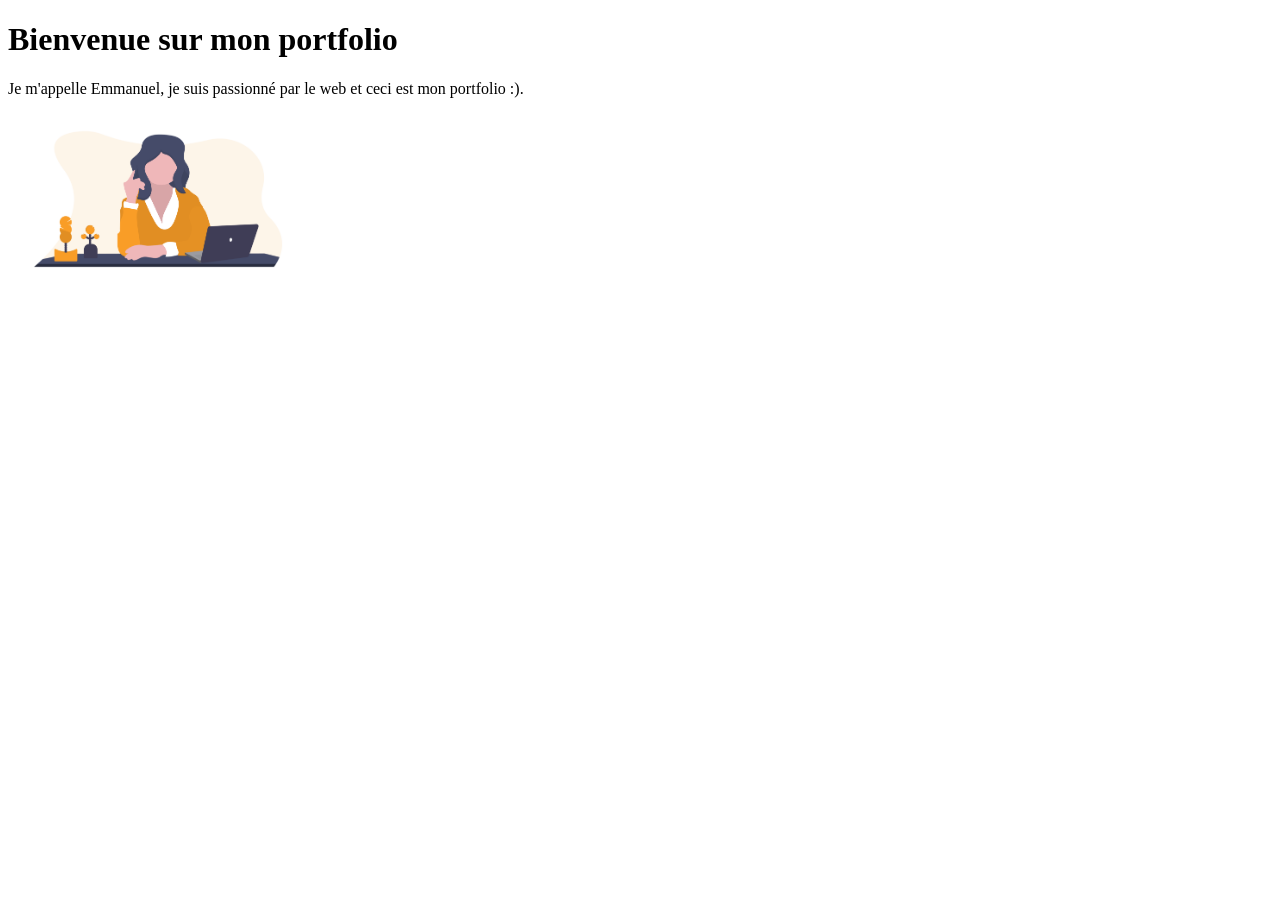
==== index.html @ c6d2fa3f "Initial commit" ====
<!DOCTYPE html>
<html lang="en">
<head>
    <meta charset="UTF-8">
    <meta name="viewport" content="width=device-width, initial-scale=1.0">
    <title>Mon portfolio</title>
</head>
<body>
    <h1>Bienvenue sur mon portfolio</h1>
    <p>Je m'appelle Emmanuel, je suis passionné par le web
         et ceci est mon portfolio :).
    </p>
    <img src="images/features.png" alt="image test" width="300">
</body>
</html>
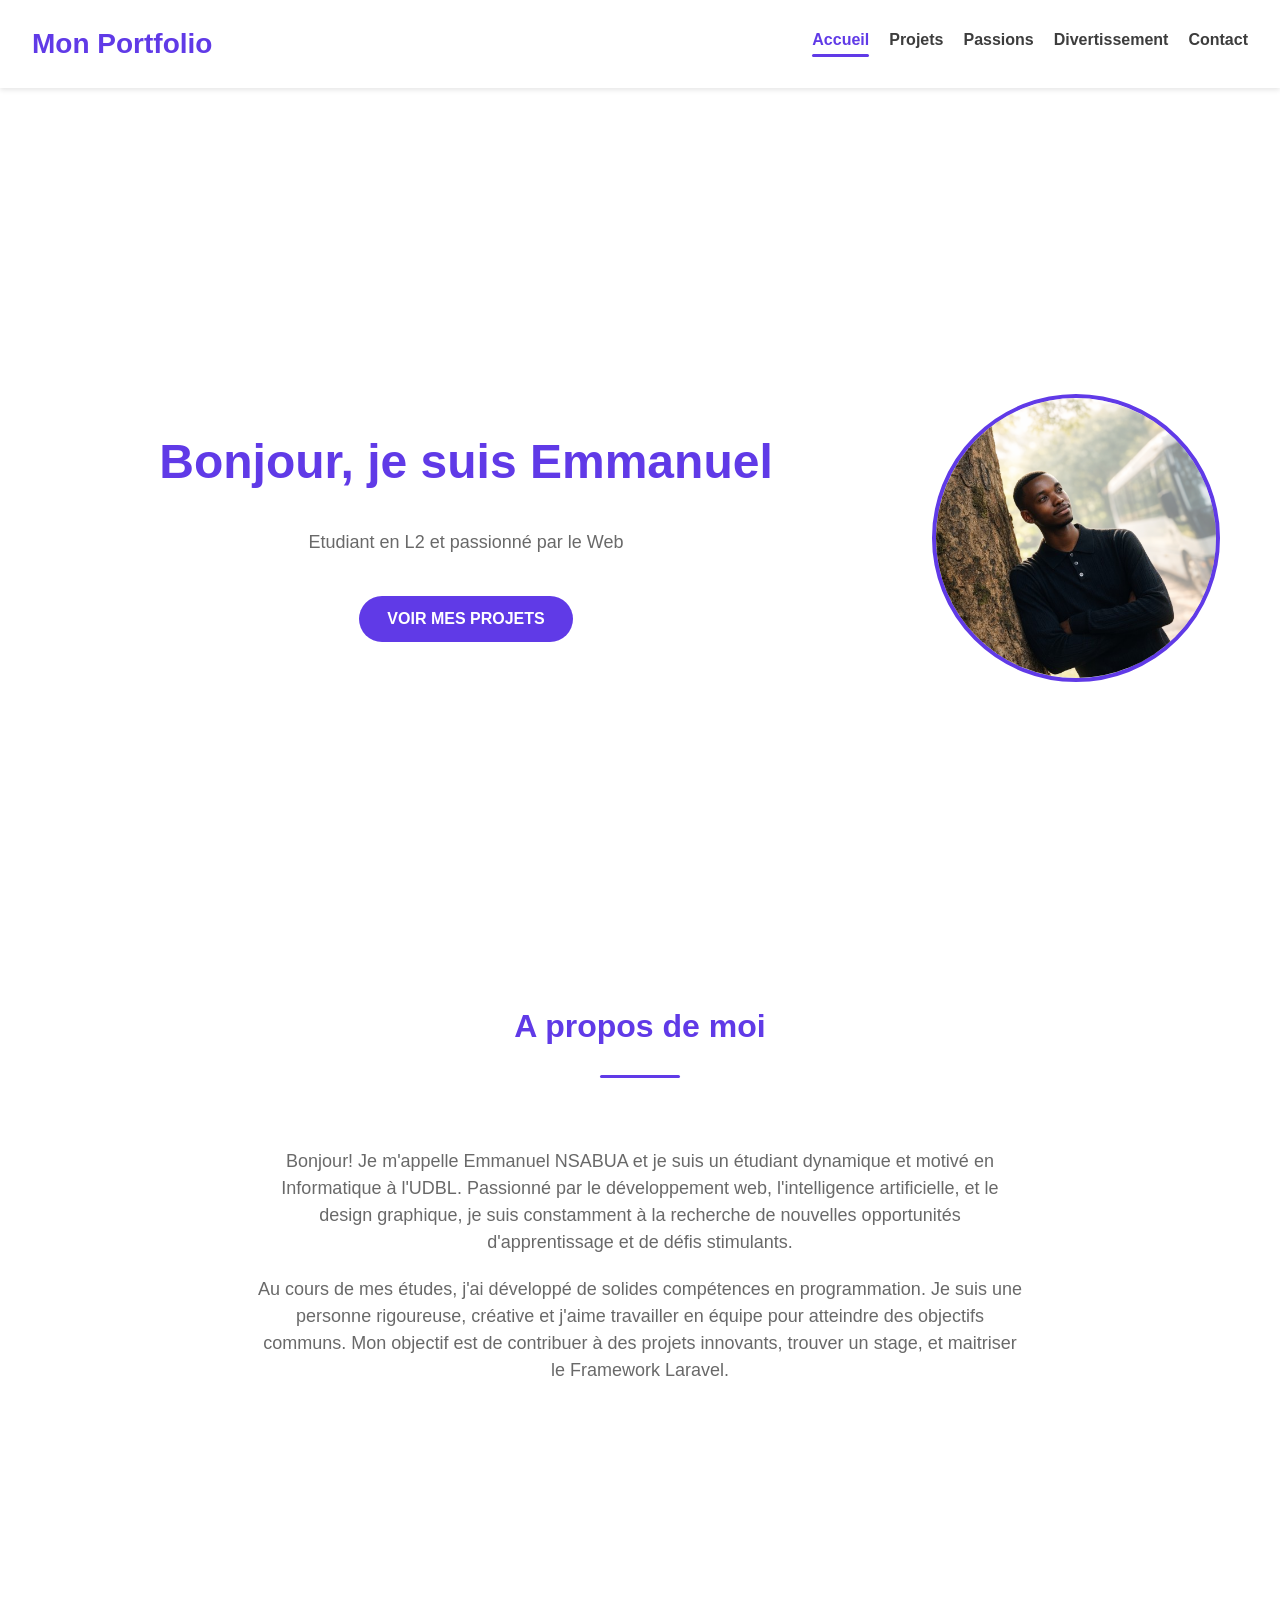
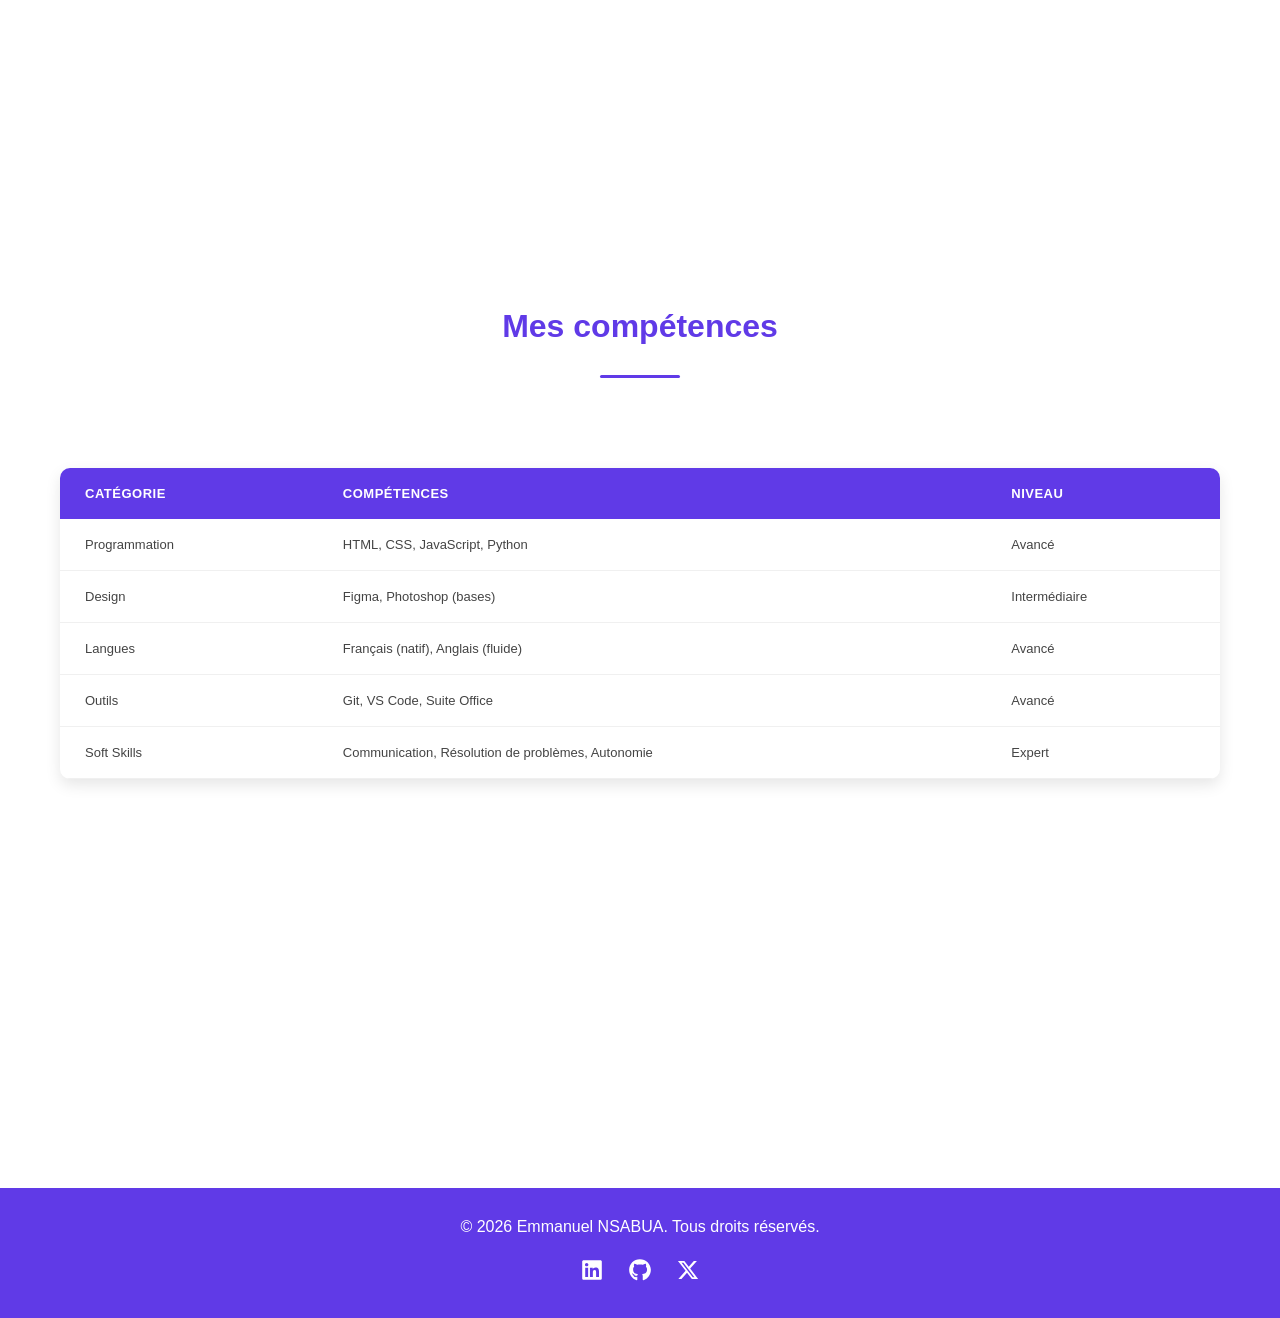
==== commit a2d169f2: "Finalisation du projet du cours de programmation Web" ====
--- a/index.html
+++ b/index.html
@@ -4,12 +4,104 @@
     <meta charset="UTF-8">
     <meta name="viewport" content="width=device-width, initial-scale=1.0">
     <title>Mon portfolio</title>
+    <link rel="stylesheet" href="style.css">
 </head>
-<body>
-    <h1>Bienvenue sur mon portfolio</h1>
-    <p>Je m'appelle Emmanuel, je suis passionné par le web
-         et ceci est mon portfolio :).
-    </p>
-    <img src="images/features.png" alt="image test" width="300">
+<body class="">
+    <header class="navbar">
+        <h2 class="text-purple-600 capitalize"><a href="index.html">Mon portfolio</a></h2>
+        <nav class="nav-links">
+            <ul>
+                <li><a href="index.html" class="active">Accueil</a></li>
+                <li><a href="projects.html">Projets</a></li>
+                <li><a href="passions.html">Passions</a></li>
+                <li><a href="divertissement.html">Divertissement</a></li>
+                <li><a href="contact.html">Contact</a></li>
+            </ul>
+        </nav>
+    </header>
+    <main>
+        <!-- Section Accueil -->
+        <section class="container hero">
+            <div class="col-left">
+                <h1>Bonjour, je suis Emmanuel</h1>
+                <p>Etudiant en L2 et passionné par le Web</p>
+                <button class="btn">Voir mes projets</button>
+            </div>
+            <div class="col-right">
+                <img src="images/profile.png" alt="Image de profil">
+            </div>
+        </section>
+        <section class="container about">
+            <h2 class="title">A propos de moi</h2>
+            <div>
+                <p>Bonjour! Je m'appelle Emmanuel NSABUA et je suis un étudiant dynamique
+                    et motivé en Informatique à l'UDBL. Passionné par le développement web, 
+                    l'intelligence artificielle, et le design graphique, je suis constamment 
+                    à la recherche de nouvelles opportunités d'apprentissage et de défis stimulants.
+                </p>
+                <p>
+                    Au cours de mes études, j'ai développé de solides compétences en programmation. 
+                    Je suis une personne rigoureuse, créative et j'aime travailler en équipe pour atteindre 
+                    des objectifs communs. Mon objectif est de contribuer à des projets innovants, trouver 
+                    un stage, et maitriser le Framework Laravel.
+                </p>
+            </div>
+        </section>
+        <section class="container skills">
+            <h2 class="title">Mes compétences</h2>
+            <div>
+                <table>
+                    <thead>
+                        <tr>
+                            <th>Catégorie</th>
+                            <th>Compétences</th>
+                            <th>Niveau</th>
+                        </tr>
+                    </thead>
+                    <tbody>
+                        <tr>
+                            <td>Programmation</td>
+                            <td>HTML, CSS, JavaScript, Python</td>
+                            <td>Avancé</td>
+                        </tr>
+                        <tr>
+                            <td>Design</td>
+                            <td>Figma, Photoshop (bases)</td>
+                            <td>Intermédiaire</td>
+                        </tr>
+                        <tr>
+                            <td>Langues</td>
+                            <td>Français (natif), Anglais (fluide)</td>
+                            <td>Avancé</td>
+                        </tr>
+                        <tr>
+                            <td>Outils</td>
+                            <td>Git, VS Code, Suite Office</td>
+                            <td>Avancé</td>
+                        </tr>
+                        <tr>
+                            <td>Soft Skills</td>
+                            <td>Communication, Résolution de problèmes, Autonomie</td>
+                            <td>Expert</td>
+                        </tr>
+                    </tbody>
+                </table>
+            </div>
+        </section>
+    </main>
+    <footer>
+        <p>&copy; 2026 Emmanuel NSABUA. Tous droits réservés.</p>
+        <div>
+            <a href="#" style="color: #fff">
+                <svg xmlns="http://www.w3.org/2000/svg" viewBox="0 0 640 640" width="28" fill="currentColor"><!--!Font Awesome Free v7.2.0 by @fontawesome - https://fontawesome.com License - https://fontawesome.com/license/free Copyright 2026 Fonticons, Inc.--><path d="M512 96L127.9 96C110.3 96 96 110.5 96 128.3L96 511.7C96 529.5 110.3 544 127.9 544L512 544C529.6 544 544 529.5 544 511.7L544 128.3C544 110.5 529.6 96 512 96zM231.4 480L165 480L165 266.2L231.5 266.2L231.5 480L231.4 480zM198.2 160C219.5 160 236.7 177.2 236.7 198.5C236.7 219.8 219.5 237 198.2 237C176.9 237 159.7 219.8 159.7 198.5C159.7 177.2 176.9 160 198.2 160zM480.3 480L413.9 480L413.9 376C413.9 351.2 413.4 319.3 379.4 319.3C344.8 319.3 339.5 346.3 339.5 374.2L339.5 480L273.1 480L273.1 266.2L336.8 266.2L336.8 295.4L337.7 295.4C346.6 278.6 368.3 260.9 400.6 260.9C467.8 260.9 480.3 305.2 480.3 362.8L480.3 480z"/></svg>
+            </a>
+            <a href="#" style="color: #fff">
+                <svg xmlns="http://www.w3.org/2000/svg" viewBox="0 0 640 640" width="28" fill="currentColor"><!--!Font Awesome Free v7.2.0 by @fontawesome - https://fontawesome.com License - https://fontawesome.com/license/free Copyright 2026 Fonticons, Inc.--><path d="M237.9 461.4C237.9 463.4 235.6 465 232.7 465C229.4 465.3 227.1 463.7 227.1 461.4C227.1 459.4 229.4 457.8 232.3 457.8C235.3 457.5 237.9 459.1 237.9 461.4zM206.8 456.9C206.1 458.9 208.1 461.2 211.1 461.8C213.7 462.8 216.7 461.8 217.3 459.8C217.9 457.8 216 455.5 213 454.6C210.4 453.9 207.5 454.9 206.8 456.9zM251 455.2C248.1 455.9 246.1 457.8 246.4 460.1C246.7 462.1 249.3 463.4 252.3 462.7C255.2 462 257.2 460.1 256.9 458.1C256.6 456.2 253.9 454.9 251 455.2zM316.8 72C178.1 72 72 177.3 72 316C72 426.9 141.8 521.8 241.5 555.2C254.3 557.5 258.8 549.6 258.8 543.1C258.8 536.9 258.5 502.7 258.5 481.7C258.5 481.7 188.5 496.7 173.8 451.9C173.8 451.9 162.4 422.8 146 415.3C146 415.3 123.1 399.6 147.6 399.9C147.6 399.9 172.5 401.9 186.2 425.7C208.1 464.3 244.8 453.2 259.1 446.6C261.4 430.6 267.9 419.5 275.1 412.9C219.2 406.7 162.8 398.6 162.8 302.4C162.8 274.9 170.4 261.1 186.4 243.5C183.8 237 175.3 210.2 189 175.6C209.9 169.1 258 202.6 258 202.6C278 197 299.5 194.1 320.8 194.1C342.1 194.1 363.6 197 383.6 202.6C383.6 202.6 431.7 169 452.6 175.6C466.3 210.3 457.8 237 455.2 243.5C471.2 261.2 481 275 481 302.4C481 398.9 422.1 406.6 366.2 412.9C375.4 420.8 383.2 435.8 383.2 459.3C383.2 493 382.9 534.7 382.9 542.9C382.9 549.4 387.5 557.3 400.2 555C500.2 521.8 568 426.9 568 316C568 177.3 455.5 72 316.8 72zM169.2 416.9C167.9 417.9 168.2 420.2 169.9 422.1C171.5 423.7 173.8 424.4 175.1 423.1C176.4 422.1 176.1 419.8 174.4 417.9C172.8 416.3 170.5 415.6 169.2 416.9zM158.4 408.8C157.7 410.1 158.7 411.7 160.7 412.7C162.3 413.7 164.3 413.4 165 412C165.7 410.7 164.7 409.1 162.7 408.1C160.7 407.5 159.1 407.8 158.4 408.8zM190.8 444.4C189.2 445.7 189.8 448.7 192.1 450.6C194.4 452.9 197.3 453.2 198.6 451.6C199.9 450.3 199.3 447.3 197.3 445.4C195.1 443.1 192.1 442.8 190.8 444.4zM179.4 429.7C177.8 430.7 177.8 433.3 179.4 435.6C181 437.9 183.7 438.9 185 437.9C186.6 436.6 186.6 434 185 431.7C183.6 429.4 181 428.4 179.4 429.7z"/></svg>
+            </a>
+            <a href="#" style="color: #fff">
+                <svg xmlns="http://www.w3.org/2000/svg" viewBox="0 0 640 640" width="28" fill="currentColor"><!--!Font Awesome Free v7.2.0 by @fontawesome - https://fontawesome.com License - https://fontawesome.com/license/free Copyright 2026 Fonticons, Inc.--><path d="M453.2 112L523.8 112L369.6 288.2L551 528L409 528L297.7 382.6L170.5 528L99.8 528L264.7 339.5L90.8 112L236.4 112L336.9 244.9L453.2 112zM428.4 485.8L467.5 485.8L215.1 152L173.1 152L428.4 485.8z"/></svg>
+            </a>
+        </div>
+    </footer>
 </body>
 </html>
--- a/style.css
+++ b/style.css
@@ -0,0 +1,241 @@
+* {
+    margin: 0;
+    padding: 0;
+    box-sizing: border-box;
+    transition: all 0.3s ease;
+}
+
+body {
+    font-family: 'Arial', sans-serif;
+    background-color: #f4f4f4;
+    color: #333;
+}
+
+a {
+    text-decoration: none;
+}
+
+.navbar {
+    color: #603ae7;
+    padding: 28px 32px;
+    display: flex;
+    justify-content: space-between;
+    align-items: center;
+    background-color: #fff;
+    box-shadow: 0 2px 5px rgba(0, 0, 0, 0.1);
+    position: relative;
+    z-index: 1;
+}
+
+.navbar h2 a {
+    text-decoration: none;
+    color: #603ae7;
+    text-transform: capitalize;
+    font-size: 28px;
+    font-weight: bold;
+}
+
+.nav-links ul {
+    list-style: none;
+    display: flex;
+    gap: 20px;
+}
+
+.nav-links ul li a {
+    text-decoration: none;
+    font-weight: bold;
+    color: #3d3d3d;
+}
+
+.nav-links ul li .active {
+    color: #603ae7;
+}
+
+
+.nav-links ul li a::after {
+    content: "";
+    display: block;
+    width: 0;
+    height: 3px;
+    margin-top: 5px;
+    border-radius: 2px;
+    background-color: #603ae7;
+    transition: width 0.3s ease;
+    margin-left: auto;
+    margin-right: auto;
+}
+
+.nav-links ul li .active::after {
+    width: 100%;
+}
+
+.nav-links ul li a:hover {
+    color: #603ae7
+}
+
+.nav-links ul li a:hover::after {
+    width: 100%;
+}
+
+main {
+    background-color: #fff;
+}
+
+.container {
+    width: 1200px;
+    height: 100vh;
+    margin: 0 auto;
+    padding: 20px;
+}
+
+.hero {
+    display: flex;
+    justify-content: space-between;
+    align-items: center;
+    gap: 60px;
+}
+
+.hero .col-left {
+    flex: 1;
+    display: flex;
+    flex-direction: column;
+    justify-content: center;
+    align-items: center;
+    gap: 40px;
+}
+
+.hero .col-left h1 {
+    font-size: 48px;
+    font-weight: bold;
+    color: #603ae7;
+}
+
+.hero .col-left p {
+    font-size: 18px;
+    color: #696969;
+    line-height: 1.5;
+}
+
+.hero .col-left .btn {
+    background-color: #603ae7;
+    font-size: 16px;
+    font-weight: bold;
+    text-transform: uppercase;
+    color: #fff;
+    border: none;
+    padding: 14px 28px;
+    border-radius: 50px;
+    cursor: pointer;
+    transition: background-color 0.3s ease;
+}
+
+.hero .col-left .btn:hover {
+    background-color: #4d28b2;
+}
+
+.hero .col-right {
+    width: 18rem;
+    height: 18rem;
+    border-radius: 100%;
+    overflow: hidden;
+    border: 4px solid #603ae7;
+}
+
+.hero .col-right img {
+    width: 100%;
+    height: 100%;
+    object-fit: cover;
+}
+
+.about {
+    text-align: center;
+    display: flex;
+    flex-direction: column;
+    gap: 40px;
+}
+
+.about div {
+    display: flex;
+    flex-direction: column;
+    gap: 20px;
+    padding: 0 194px 0 194px;
+}
+
+.about div p {
+    font-size: 18px;
+    color: #696969;
+    line-height: 1.5;
+}
+
+.title {
+    font-size: 32px;
+    font-weight: bold;
+    color: #603ae7;
+}
+
+.title::after {
+    content: "";
+    display: block;
+    width: 80px;
+    height: 3px;
+    margin: 30px auto;
+    border-radius: 2px;
+    background-color: #603ae7;
+}
+
+.skills {
+    text-align: center;
+    display: flex;
+    flex-direction: column;
+    gap: 40px;
+}
+
+.skills table {
+    width: 100%;
+    border-collapse: separate;
+    border-spacing: 0;
+    border-radius: 10px;
+    overflow: hidden;
+    margin: 20px auto;
+    box-shadow: 0 6px 15px rgba(0, 0, 0, 0.1);
+    background-color: #fff;
+    margin-top: 20px;
+}
+
+.skills thead th {
+    background-color: #603ae7;
+    color: #fff;
+    text-transform: uppercase;
+    font-size: 13px;
+    letter-spacing: 0.5px;
+    padding: 18px 25px;
+    text-align: left;
+}
+
+.skills tbody td {
+    padding: 18px 25px;
+    border-bottom: 1px solid #f0f0f0;
+    text-align: left;
+    font-size: 13px;
+    color: #444;
+}
+
+footer {
+    background-color: #603ae7;
+    color: #fff;
+    text-align: center;
+    padding: 30px 0px;
+    display: flex;
+    flex-direction: column;
+    gap: 20px;
+}
+
+footer div {
+    display: flex;
+    justify-content: center;
+    align-items: center;
+    gap: 20px;
+}
+
+
+
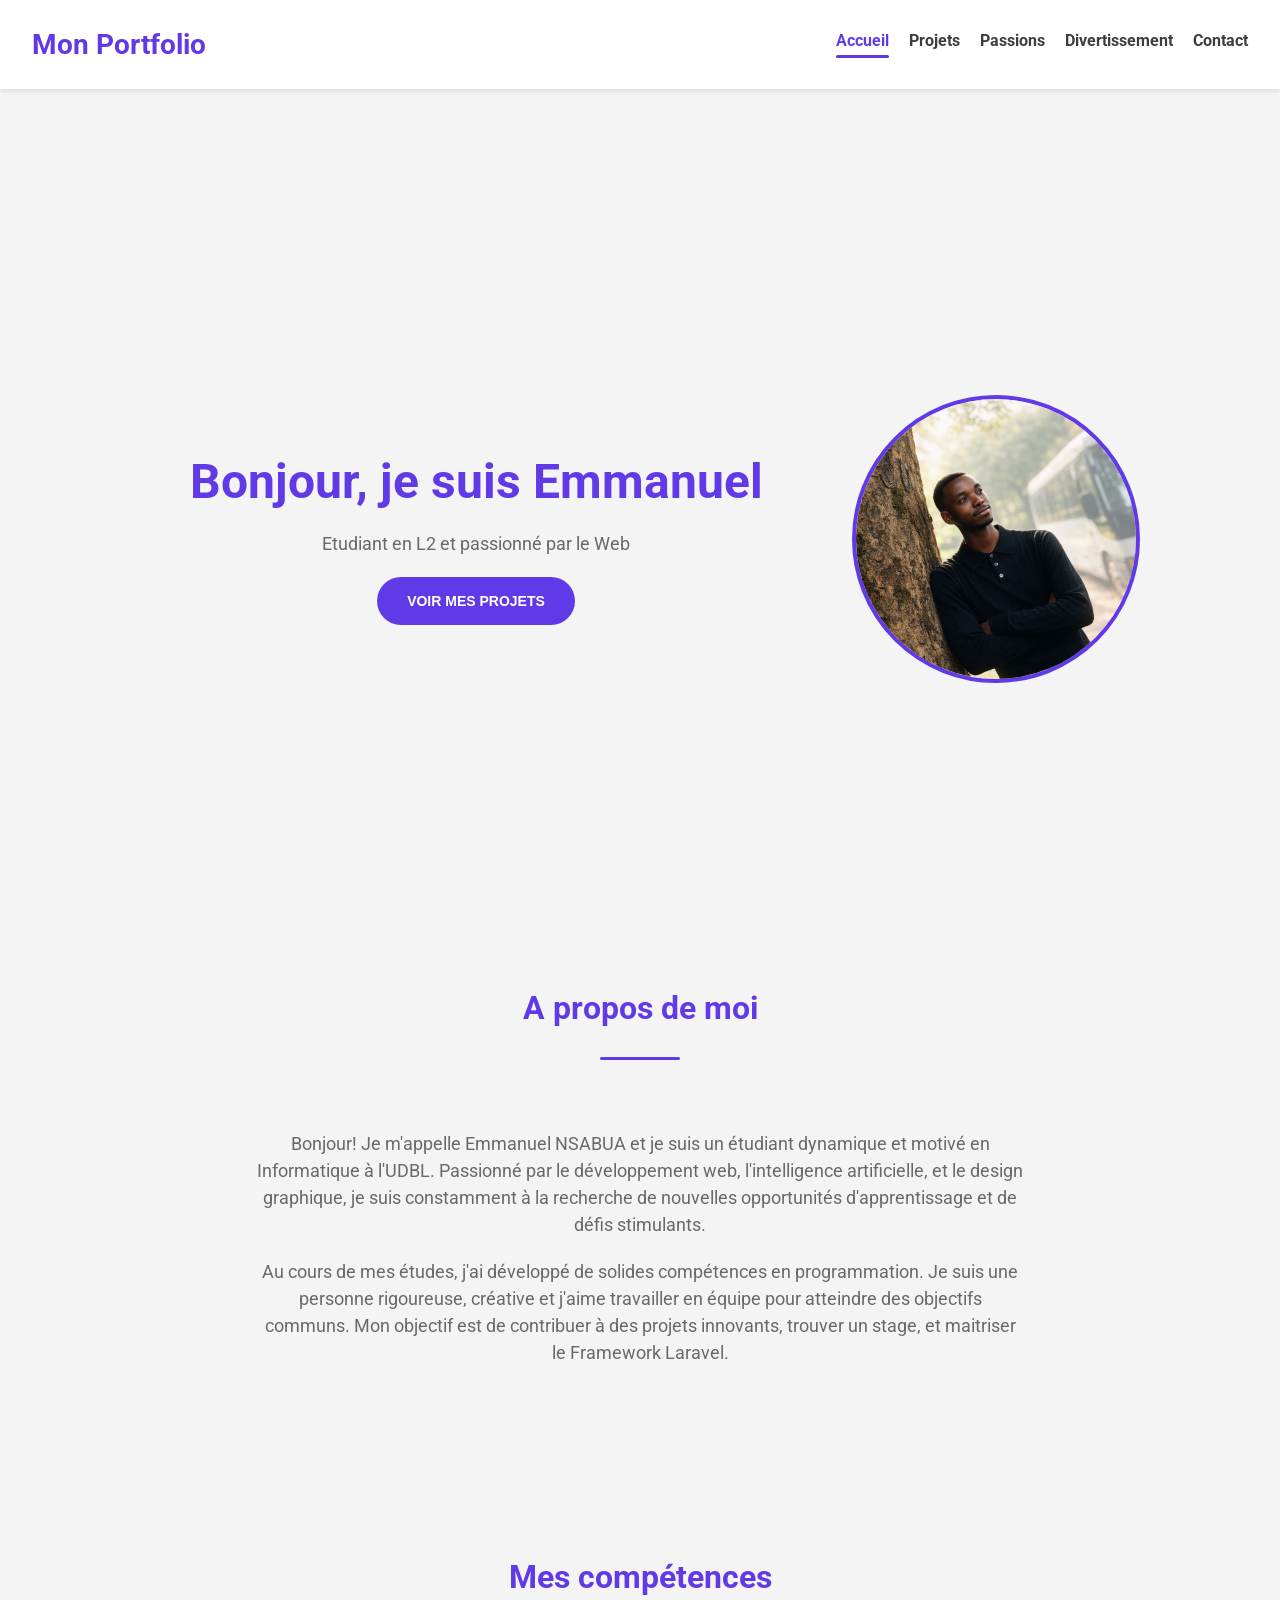
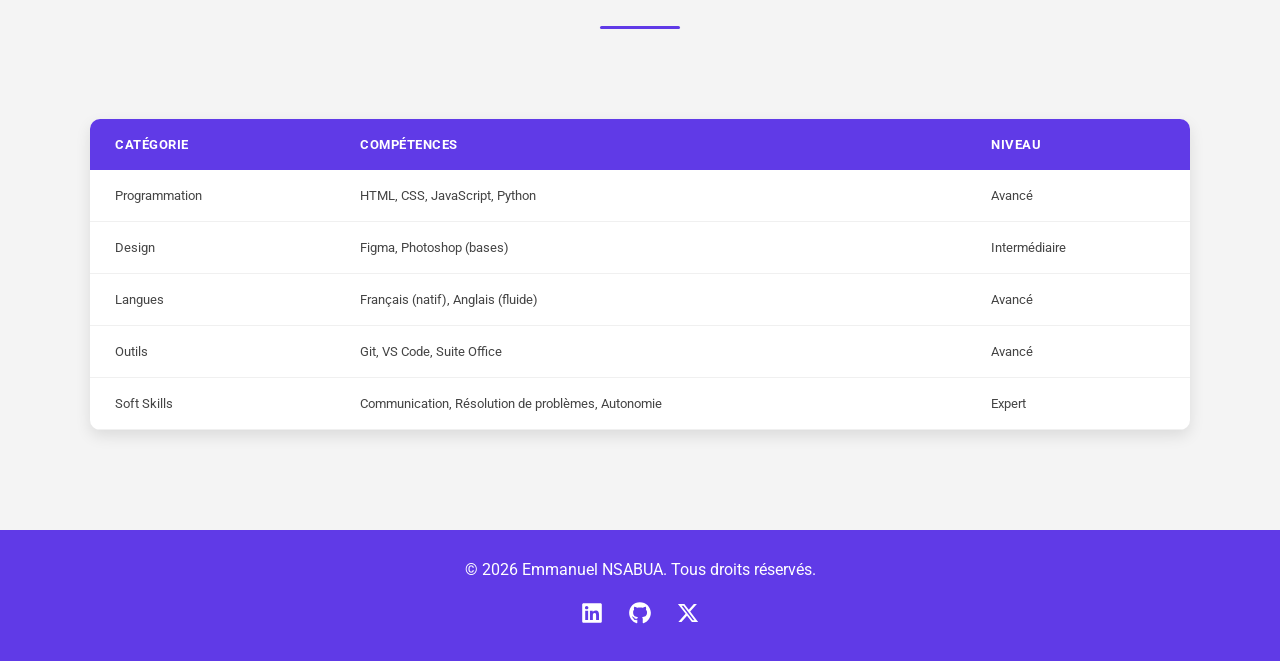
==== commit c171bba7: "Conception des pages 'projets' et 'contact'" ====
--- a/index.html
+++ b/index.html
@@ -5,14 +5,17 @@
     <meta name="viewport" content="width=device-width, initial-scale=1.0">
     <title>Mon portfolio</title>
     <link rel="stylesheet" href="style.css">
+    <link rel="preconnect" href="https://fonts.googleapis.com">
+    <link rel="preconnect" href="https://fonts.gstatic.com" crossorigin>
+    <link href="https://fonts.googleapis.com/css2?family=Roboto:ital,wght@0,100..900;1,100..900&display=swap" rel="stylesheet">
 </head>
-<body class="">
+<body>
     <header class="navbar">
         <h2 class="text-purple-600 capitalize"><a href="index.html">Mon portfolio</a></h2>
         <nav class="nav-links">
             <ul>
                 <li><a href="index.html" class="active">Accueil</a></li>
-                <li><a href="projects.html">Projets</a></li>
+                <li><a href="projets.html">Projets</a></li>
                 <li><a href="passions.html">Passions</a></li>
                 <li><a href="divertissement.html">Divertissement</a></li>
                 <li><a href="contact.html">Contact</a></li>
--- a/style.css
+++ b/style.css
@@ -1,3 +1,5 @@
+@import url('https://fonts.googleapis.com/css2?family=Roboto:ital,wght@0,100..900;1,100..900&display=swap');
+
 * {
     margin: 0;
     padding: 0;
@@ -6,7 +8,7 @@
 }
 
 body {
-    font-family: 'Arial', sans-serif;
+    font-family: "Roboto", sans-serif;
     background-color: #f4f4f4;
     color: #333;
 }
@@ -78,21 +80,22 @@
 }
 
 main {
-    background-color: #fff;
+    min-height: 100vh;
 }
 
 .container {
     width: 1200px;
+    margin: 0 auto;
+
+}
+
+.hero {
+    display: flex;
+    justify-content: space-around;
+    align-items: center;
+    gap: 40px;
+    padding: 100px;
     height: 100vh;
-    margin: 0 auto;
-    padding: 20px;
-}
-
-.hero {
-    display: flex;
-    justify-content: space-between;
-    align-items: center;
-    gap: 60px;
 }
 
 .hero .col-left {
@@ -101,7 +104,7 @@
     flex-direction: column;
     justify-content: center;
     align-items: center;
-    gap: 40px;
+    gap: 20px;
 }
 
 .hero .col-left h1 {
@@ -118,12 +121,12 @@
 
 .hero .col-left .btn {
     background-color: #603ae7;
-    font-size: 16px;
+    font-size: 14px;
     font-weight: bold;
     text-transform: uppercase;
     color: #fff;
     border: none;
-    padding: 14px 28px;
+    padding: 16px 30px;
     border-radius: 50px;
     cursor: pointer;
     transition: background-color 0.3s ease;
@@ -158,7 +161,8 @@
     display: flex;
     flex-direction: column;
     gap: 20px;
-    padding: 0 194px 0 194px;
+    padding: 0 13.5rem 0 13.5rem;
+    margin-bottom: 12rem;
 }
 
 .about div p {
@@ -188,6 +192,7 @@
     display: flex;
     flex-direction: column;
     gap: 40px;
+    padding: 0 50px 0 50px;
 }
 
 .skills table {
@@ -196,10 +201,10 @@
     border-spacing: 0;
     border-radius: 10px;
     overflow: hidden;
-    margin: 20px auto;
+    margin-top: 20px;
+    margin-bottom: 100px;
     box-shadow: 0 6px 15px rgba(0, 0, 0, 0.1);
     background-color: #fff;
-    margin-top: 20px;
 }
 
 .skills thead th {
@@ -220,6 +225,251 @@
     color: #444;
 }
 
+.featured {
+    text-align: center;
+    padding: 80px 0;
+}
+
+.featured section {
+    display: grid;
+    grid-template-columns: repeat(auto-fit, minmax(320px, 1fr));
+    gap: 30px;
+    margin-top: 50px;
+    padding: 0 20px;
+}
+
+.project-card {
+    background-color: #fff;
+    border-radius: 12px;
+    overflow: hidden;
+    box-shadow: 0 4px 12px rgba(0, 0, 0, 0.08);
+    display: flex;
+    flex-direction: column;
+    text-align: left;
+    height: 100%;
+}
+
+.project-card figure {
+    width: 100%;
+    height: 180px;
+    overflow: hidden;
+    border-bottom: 3px solid #603ae7; /* Ligne violette sous l'image */
+}
+
+.project-card figure img {
+    width: 100%;
+    height: 100%;
+    object-fit: cover;
+}
+
+.project-card .content {
+    padding: 20px;
+    flex-grow: 1;
+}
+
+.project-card h3 {
+    font-size: 18px;
+    margin-bottom: 15px;
+    color: #603ae7; /* Titre en violet */
+    font-weight: bold;
+}
+
+.project-card p {
+    font-size: 14px;
+    color: #777;
+    line-height: 1.5;
+    margin-bottom: 20px;
+}
+
+.project-card .tags {
+    display: flex;
+    gap: 8px;
+    flex-wrap: wrap;
+}
+
+.project-card .tags span {
+    background-color: #f5f5f5; /* Fond gris très clair */
+    color: #603ae7; /* Texte violet */
+    padding: 4px 12px;
+    border-radius: 20px;
+    font-size: 11px;
+    font-weight: bold;
+}
+
+.project-card .links {
+    display: flex;
+    justify-content: space-between; /* Code à gauche, Démo à droite */
+    align-items: center;
+    padding: 15px 20px;
+    border-top: 1px solid #eee; /* Ligne de séparation du footer */
+}
+
+.project-card .links a {
+    display: flex;
+    align-items: center;
+    gap: 6px;
+    font-size: 13px;
+    font-weight: bold;
+    color: #333; /* Texte plus sombre pour les liens */
+    transition: opacity 0.3s ease;
+}
+
+.project-card .links a:hover {
+    opacity: 0.7;
+    color: #603ae7;
+}
+
+.project-card .links a svg {
+    width: 16px;
+    height: 16px;
+}
+
+/* Contact Page Styles */
+.contact-container {
+    display: flex;
+    justify-content: center;
+    align-items: flex-start;
+    gap: 50px;
+    padding: 80px 20px;
+    max-width: 1200px;
+    margin: 0 auto;
+}
+
+.contact-info {
+    flex: 1;
+    display: flex;
+    flex-direction: column;
+    gap: 30px;
+}
+
+.contact-info .info-card {
+    background-color: #fff;
+    padding: 30px;
+    border-radius: 15px;
+    box-shadow: 0 4px 15px rgba(0, 0, 0, 0.05);
+    display: flex;
+    align-items: center;
+    gap: 20px;
+}
+
+.contact-info .info-card .icon {
+    background-color: #f0ebff;
+    color: #603ae7;
+    width: 50px;
+    height: 50px;
+    border-radius: 12px;
+    display: flex;
+    align-items: center;
+    justify-content: center;
+}
+
+.contact-info .info-card .text h4 {
+    font-size: 14px;
+    color: #777;
+    margin-bottom: 5px;
+}
+
+.contact-info .info-card .text p {
+    font-size: 16px;
+    font-weight: bold;
+    color: #333;
+}
+
+.contact-buttons {
+    display: flex;
+    gap: 20px;
+}
+
+.btn-contact {
+    flex: 1;
+    padding: 15px;
+    border-radius: 50px;
+    display: flex;
+    align-items: center;
+    justify-content: center;
+    gap: 10px;
+    font-weight: bold;
+    font-size: 14px;
+    transition: all 0.3s ease;
+    color: #fff;
+}
+
+.btn-whatsapp { background-color: #25d366; }
+.btn-telegram { background-color: #0088cc; }
+
+.btn-contact:hover {
+    transform: translateY(-3px);
+    box-shadow: 0 5px 15px rgba(0,0,0,0.1);
+}
+
+.contact-form-container {
+    flex: 1;
+    background-color: #fff;
+    padding: 40px;
+    border-radius: 20px;
+    box-shadow: 0 10px 30px rgba(0, 0, 0, 0.08);
+}
+
+.contact-form {
+    display: flex;
+    flex-direction: column;
+    gap: 20px;
+}
+
+.form-group {
+    display: flex;
+    flex-direction: column;
+    gap: 8px;
+}
+
+.form-group label {
+    font-size: 14px;
+    font-weight: bold;
+    color: #444;
+}
+
+.form-group input, 
+.form-group textarea {
+    padding: 15px;
+    border: 1px solid #ddd;
+    border-radius: 10px;
+    font-family: inherit;
+    font-size: 14px;
+    transition: border-color 0.3s ease;
+}
+
+.form-group input:focus, 
+.form-group textarea:focus {
+    outline: none;
+    border-color: #603ae7;
+}
+
+.btn-submit {
+    background-color: #603ae7;
+    color: #fff;
+    padding: 16px;
+    border: none;
+    border-radius: 50px;
+    font-weight: bold;
+    font-size: 16px;
+    cursor: pointer;
+    transition: background-color 0.3s ease;
+    margin-top: 10px;
+}
+
+.btn-submit:hover {
+    background-color: #4d28b2;
+}
+
+@media (max-width: 900px) {
+    .contact-container {
+        flex-direction: column;
+        padding: 40px 20px;
+    }
+}
+
+
+
 footer {
     background-color: #603ae7;
     color: #fff;
@@ -235,7 +485,4 @@
     justify-content: center;
     align-items: center;
     gap: 20px;
-}
-
-
-
+}
